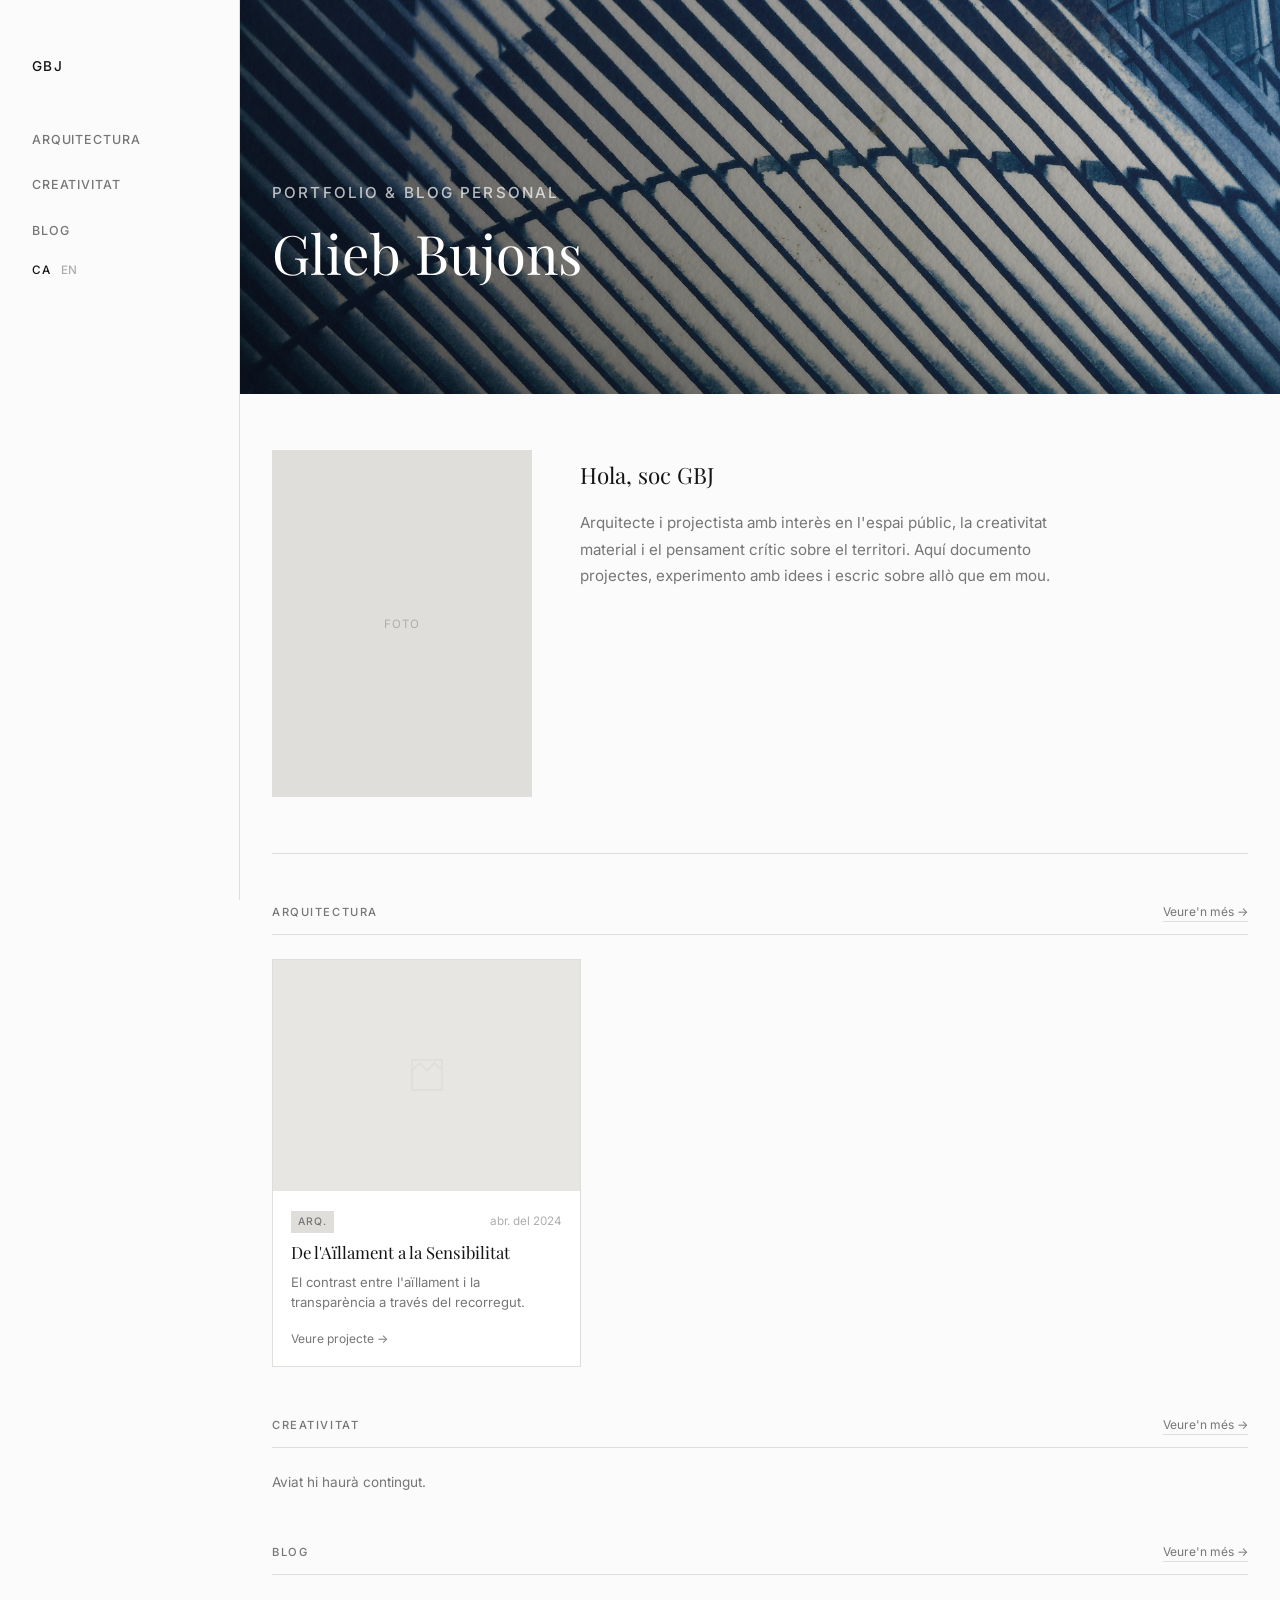
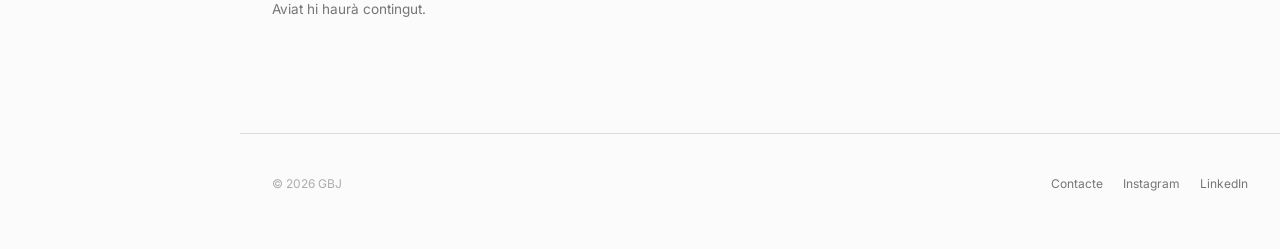
==== index.html @ 950d733b "first commit" ====
<!DOCTYPE html>
<html lang="ca">

<head>
  <meta charset="UTF-8" />
  <meta name="viewport" content="width=device-width, initial-scale=1.0" />
  <title>Glieb Bujons</title>
  <meta name="description" content="Web personal de GBJ. Projectes d'arquitectura, projectes creatius i articles." />
  <link rel="stylesheet" href="css/style.css" />
</head>

<body>

  <header class="site-header">
    <nav class="nav wrap">
      <a href="index.html" class="nav-logo">GBJ</a>
      <button class="nav-toggle" id="nav-toggle" aria-label="Menú">
        <span></span><span></span><span></span>
      </button>
      <ul class="nav-links" id="nav-links">
        <li><a href="arquitectura.html" data-ca="Arquitectura" data-en="Architecture">Arquitectura</a></li>
        <li><a href="creativitat.html" data-ca="Creativitat" data-en="Creative Work">Creativitat</a></li>
        <li><a href="blog.html" data-ca="Blog" data-en="Blog">Blog</a></li>
        <li class="lang">
          <button data-lang="ca" class="active">CA</button>
          <button data-lang="en">EN</button>
        </li>
      </ul>
    </nav>
  </header>

  <main>

    <!-- ── HERO ──────────────────────────────────── -->
    <section class="hero hero-home">
      <div class="hero-bg">
        <!-- Substitueix img src="" per la foto de portada real -->
        <img src="imgs/main.jpg" alt="Portada de fons">
        <div class="hero-overlay"></div>
      </div>
      <div class="wrap">
        <p class="eyebrow" data-ca="Portfolio &amp; Blog personal" data-en="Portfolio &amp; Personal journal">Portfolio
          &amp; Blog personal</p>
        <h1>
          <span data-ca="Glieb Bujons" data-en="Glieb Bujons">Glieb Bujons</span><br>
        </h1>
      </div>
    </section>

    <!-- ── INTRO (imatge + bio) ───────────────────── -->
    <section class="intro-section wrap">

      <!-- Imatge: substitueix src="" per la teva foto quan en tinguis -->
      <div class="intro-portrait">
        <!-- <img src="img/retrat.jpg" alt="GBJ"> -->
        <span class="intro-portrait-placeholder" data-ca="Foto" data-en="Photo">Foto</span>
      </div>

      <div class="intro-text">
        <h2 data-ca="Hola, soc GBJ" data-en="Hi, I'm GBJ">Hola, soc GBJ</h2>
        <p data-ca="Arquitecte i projectista amb interès en l'espai públic, la creativitat material i el pensament crític sobre el territori. Aquí documento projectes, experimento amb idees i escric sobre allò que em mou."
          data-en="Architect and designer with an interest in public space, material creativity and critical thinking about territory. Here I document projects, experiment with ideas and write about what moves me.">
          Arquitecte i projectista amb interès en l'espai públic, la creativitat material i el pensament crític sobre el
          territori. Aquí documento projectes, experimento amb idees i escric sobre allò que em mou.
        </p>
      </div>

    </section>

    <!-- ── ÚLTIMES PUBLICACIONS per categoria ────── -->
    <div class="wrap">

      <!-- Arquitectura -->
      <section class="cat-section">
        <div class="section-head">
          <span class="section-label" data-ca="Arquitectura" data-en="Architecture">Arquitectura</span>
          <a href="arquitectura.html" class="section-more" data-ca="Veure'n més →" data-en="See more →">Veure'n més
            →</a>
        </div>
        <div id="posts-arq"></div>
      </section>

      <!-- Creativitat -->
      <section class="cat-section">
        <div class="section-head">
          <span class="section-label" data-ca="Creativitat" data-en="Creative Work">Creativitat</span>
          <a href="creativitat.html" class="section-more" data-ca="Veure'n més →" data-en="See more →">Veure'n més →</a>
        </div>
        <div id="posts-cre"></div>
      </section>

      <!-- Blog -->
      <section class="cat-section">
        <div class="section-head">
          <span class="section-label">Blog</span>
          <a href="blog.html" class="section-more" data-ca="Veure'n més →" data-en="See more →">Veure'n més →</a>
        </div>
        <div id="posts-blo"></div>
      </section>

    </div>

  </main>

  <footer class="site-footer"></footer>

  <script src="data/posts.js"></script>
  <script src="js/render.js"></script>
  <script src="js/main.js"></script>

</body>

</html>
---- css/style.css ----
@import url('./reset.css');
@import url('./tokens.css');
@import url('./layout.css');
@import url('./components.css');
@import url('./pages.css');
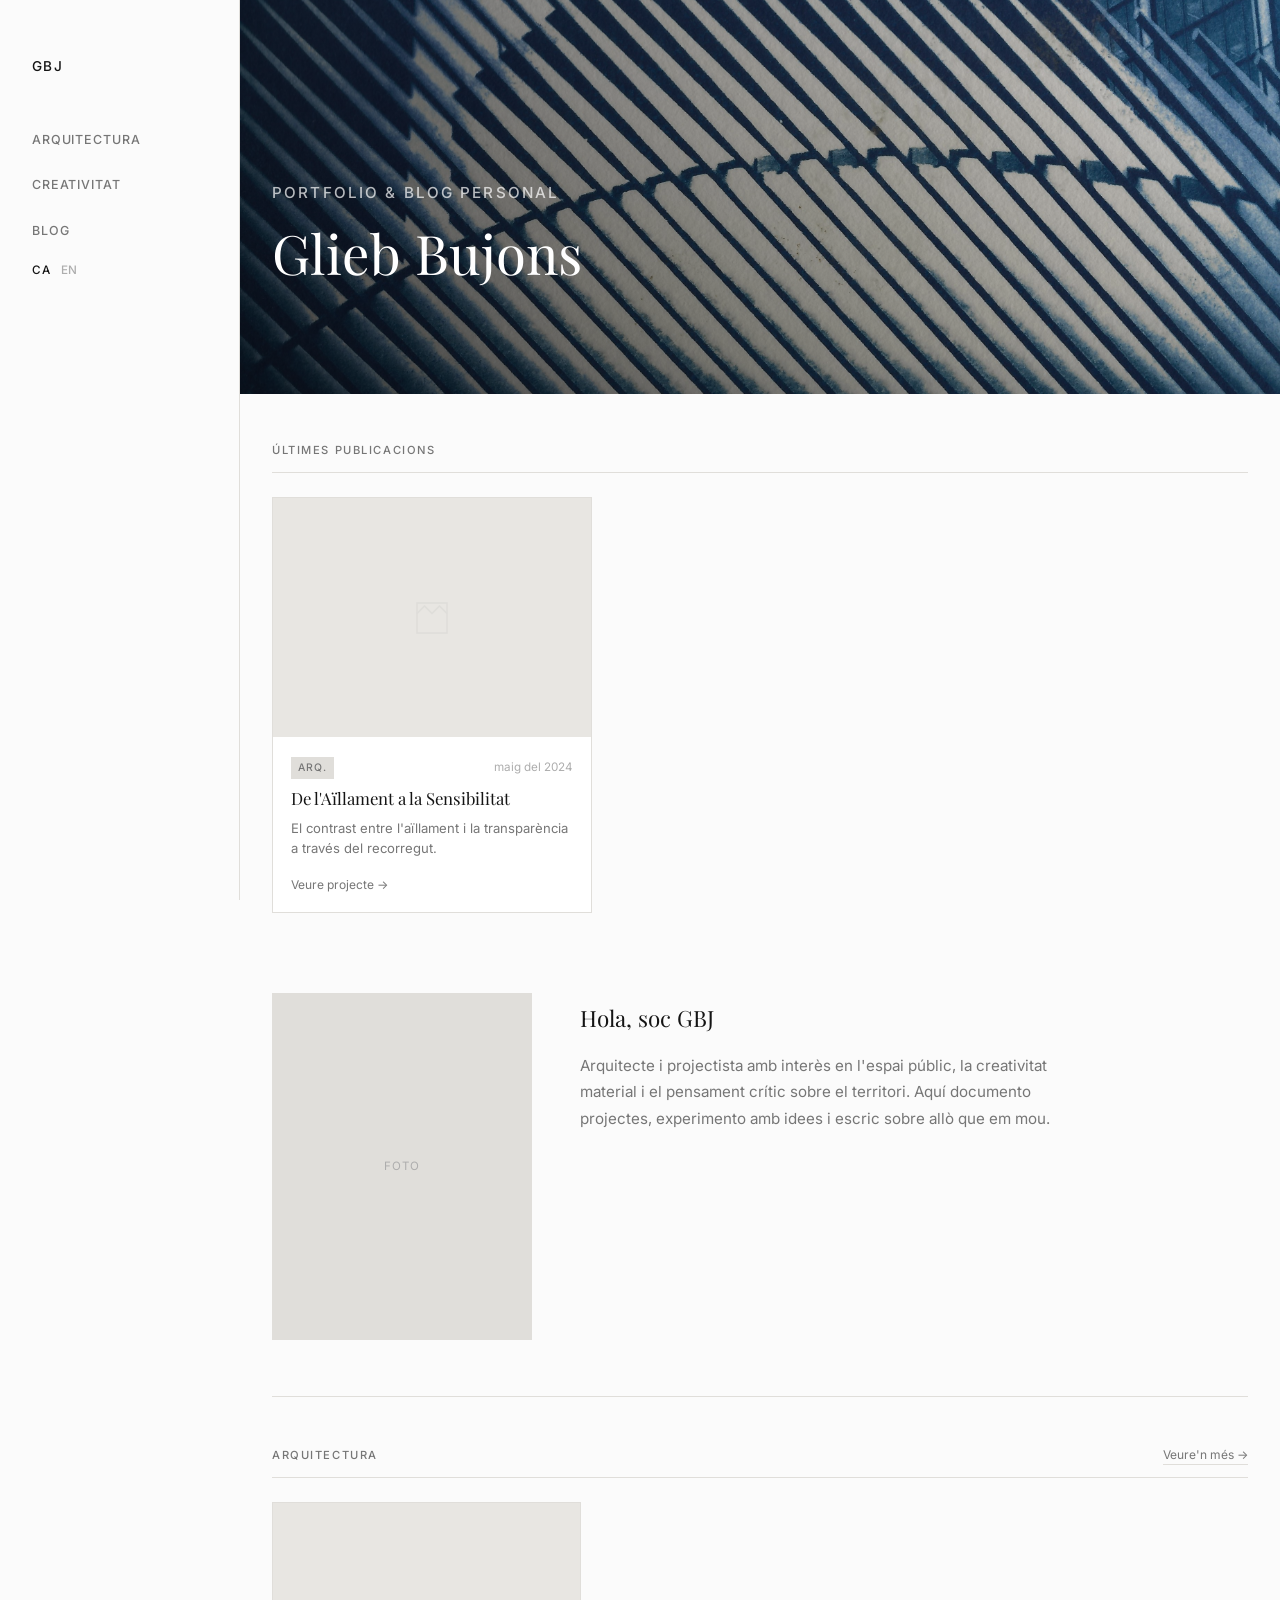
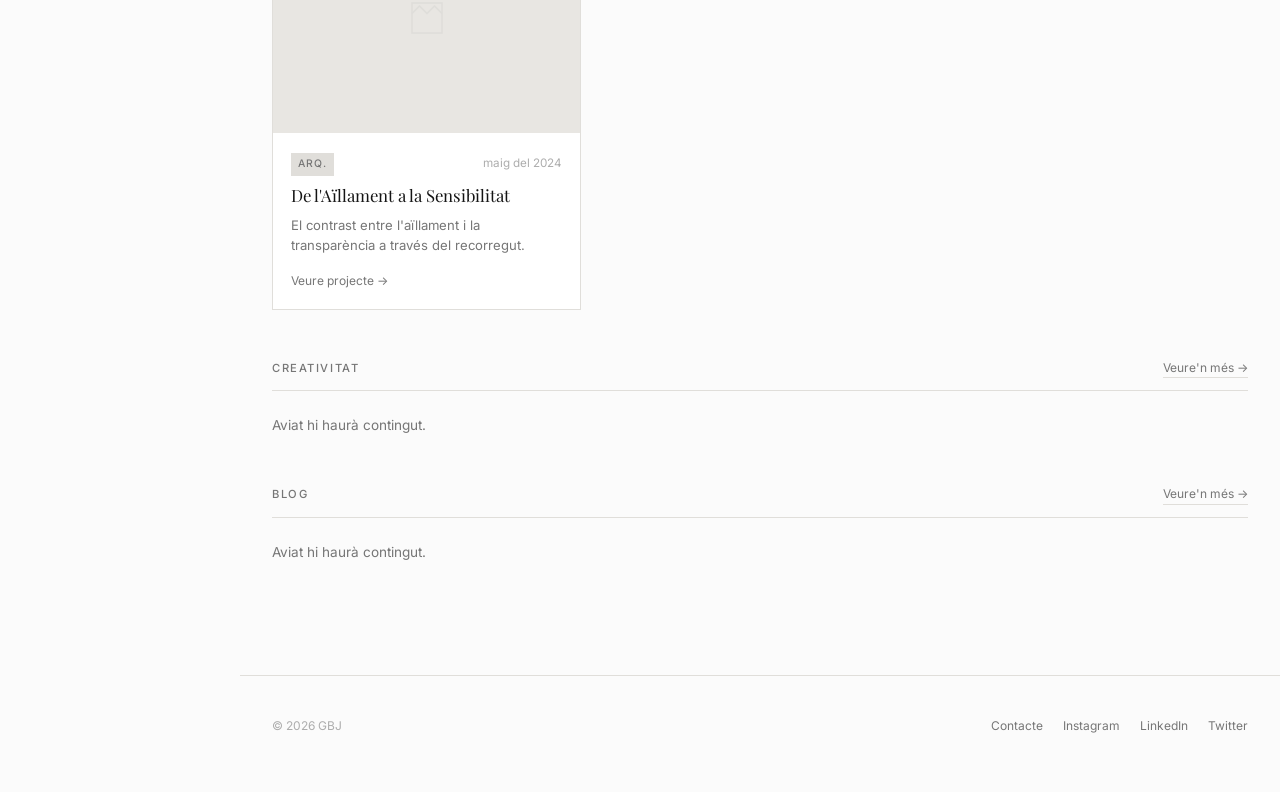
==== commit 21787ea9: "feat: implement dynamic post rendering system with new footer, component styles, and data structure" ====
--- a/index.html
+++ b/index.html
@@ -47,6 +47,15 @@
       </div>
     </section>
 
+
+    <!-- ── ÚLTIMES PUBLICACIONS (GENERAL) ────────── -->
+    <section class="cat-section wrap" style="padding-top: 48px;">
+      <div class="section-head">
+        <span class="section-label" data-ca="Últimes publicacions" data-en="Latest posts">Últimes publicacions</span>
+      </div>
+      <div id="posts-recents"></div>
+    </section>
+
     <!-- ── INTRO (imatge + bio) ───────────────────── -->
     <section class="intro-section wrap">
 
@@ -60,12 +69,14 @@
         <h2 data-ca="Hola, soc GBJ" data-en="Hi, I'm GBJ">Hola, soc GBJ</h2>
         <p data-ca="Arquitecte i projectista amb interès en l'espai públic, la creativitat material i el pensament crític sobre el territori. Aquí documento projectes, experimento amb idees i escric sobre allò que em mou."
           data-en="Architect and designer with an interest in public space, material creativity and critical thinking about territory. Here I document projects, experiment with ideas and write about what moves me.">
-          Arquitecte i projectista amb interès en l'espai públic, la creativitat material i el pensament crític sobre el
+          Arquitecte i projectista amb interès en l'espai públic, la creativitat material i el pensament crític sobre
+          el
           territori. Aquí documento projectes, experimento amb idees i escric sobre allò que em mou.
         </p>
       </div>
 
     </section>
+
 
     <!-- ── ÚLTIMES PUBLICACIONS per categoria ────── -->
     <div class="wrap">
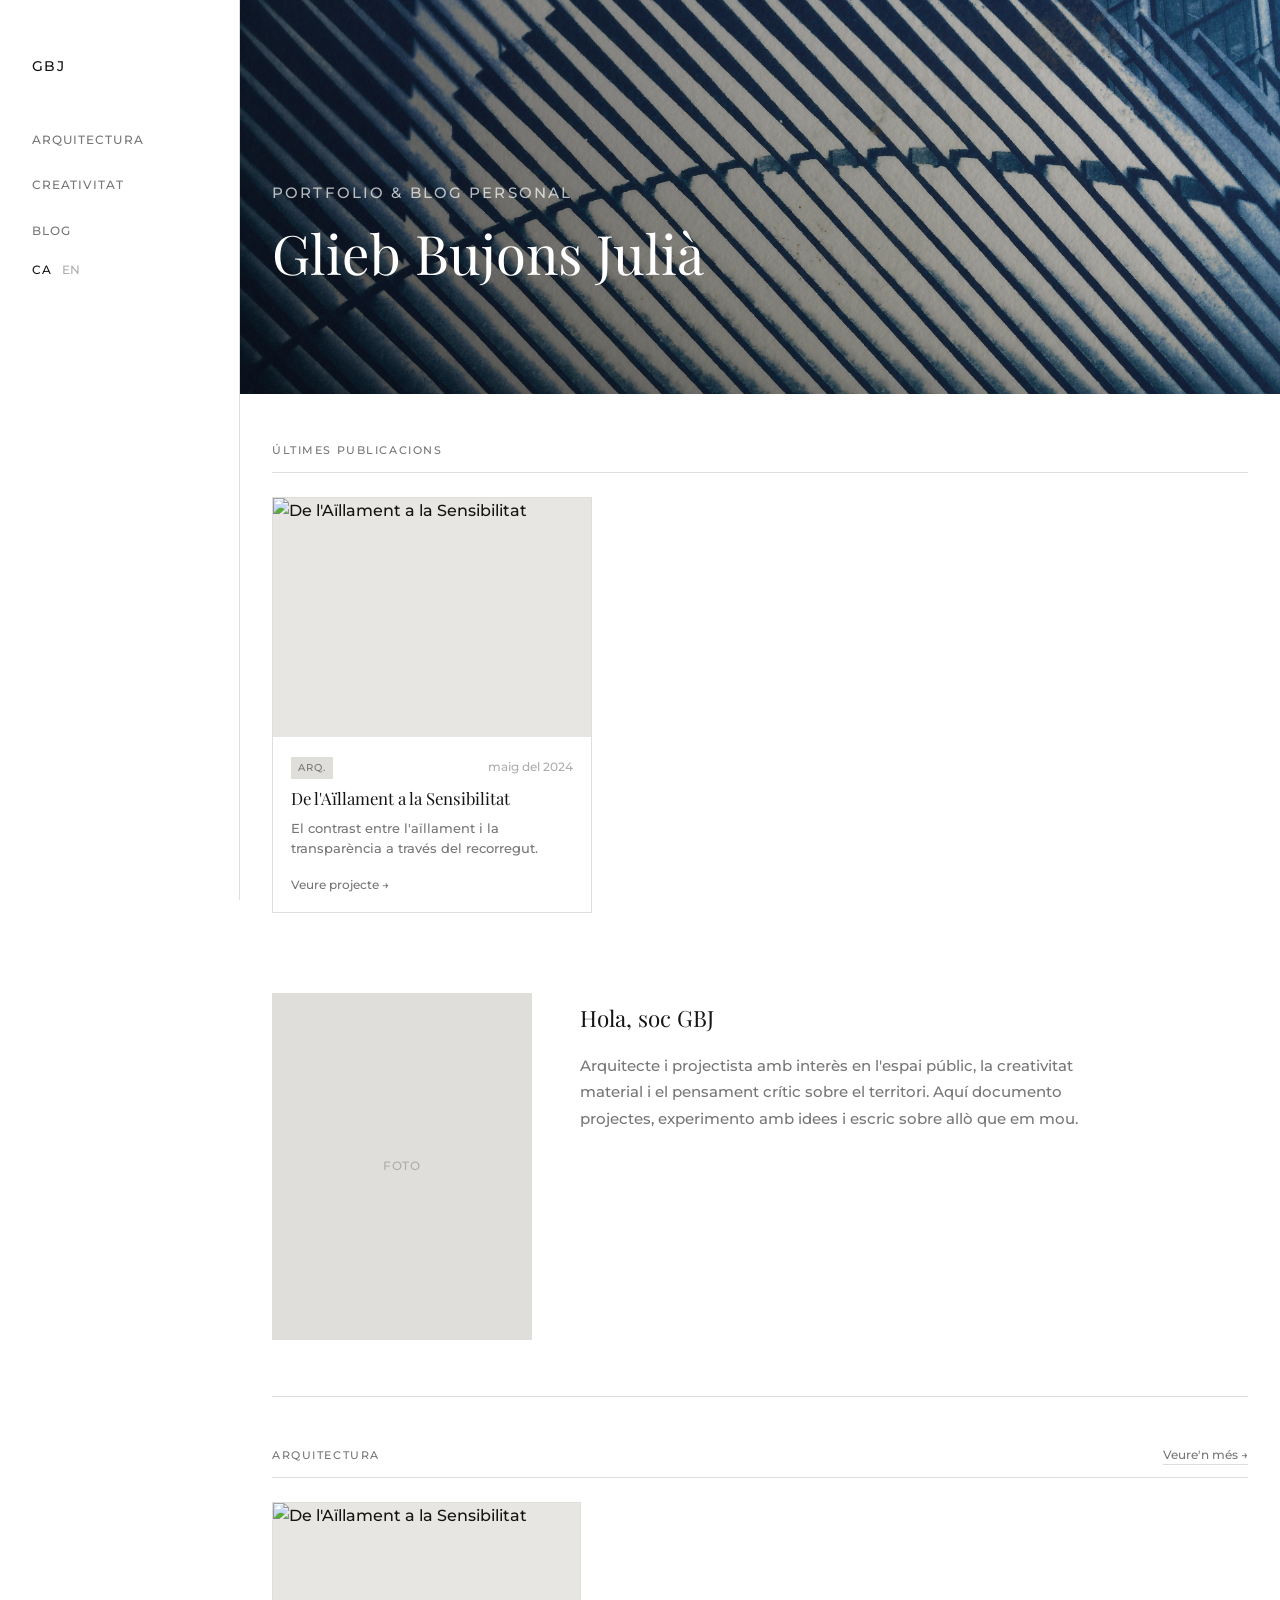
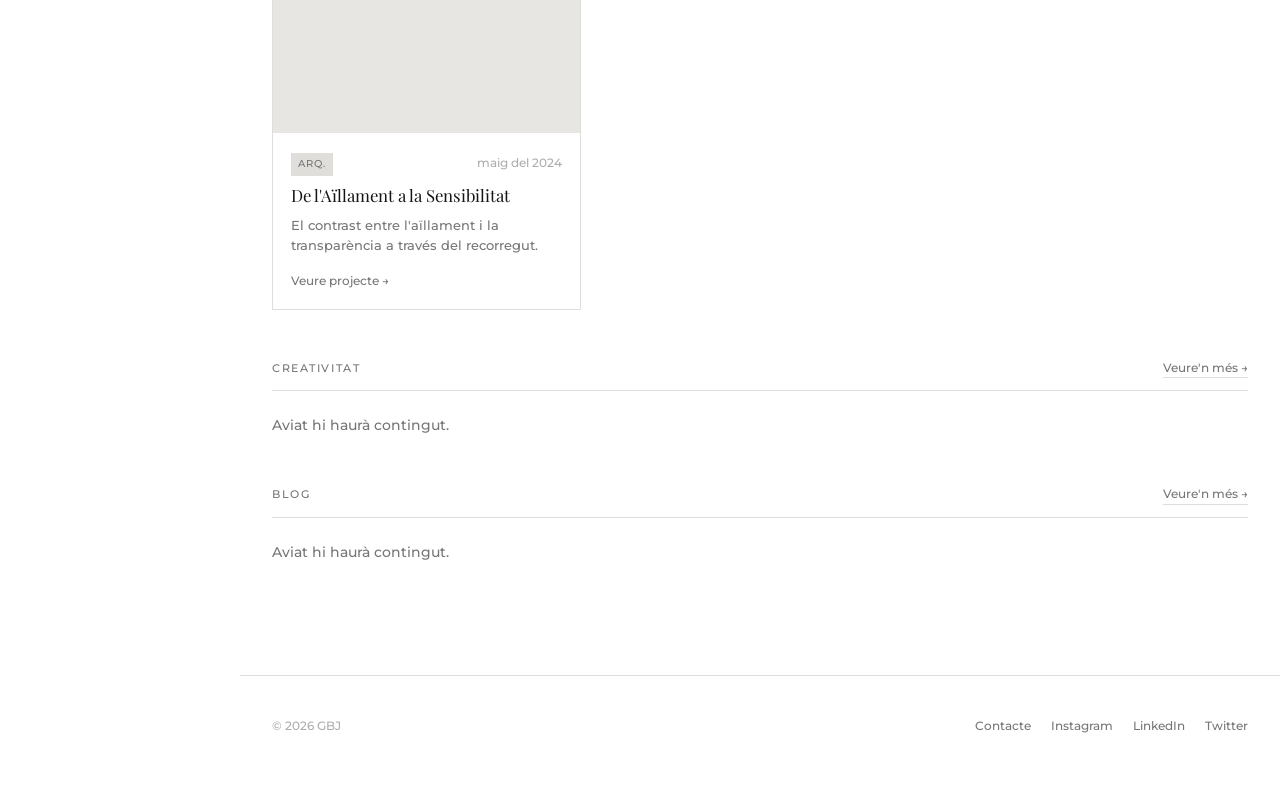
==== commit b0b9ca1b: "feat: implement architecture project page structure and styling with bilingual support" ====
--- a/index.html
+++ b/index.html
@@ -35,14 +35,14 @@
     <section class="hero hero-home">
       <div class="hero-bg">
         <!-- Substitueix img src="" per la foto de portada real -->
-        <img src="imgs/main.jpg" alt="Portada de fons">
+        <img src="imgs/portada/main.jpg" alt="Portada de fons">
         <div class="hero-overlay"></div>
       </div>
       <div class="wrap">
         <p class="eyebrow" data-ca="Portfolio &amp; Blog personal" data-en="Portfolio &amp; Personal journal">Portfolio
           &amp; Blog personal</p>
         <h1>
-          <span data-ca="Glieb Bujons" data-en="Glieb Bujons">Glieb Bujons</span><br>
+          <span>Glieb Bujons Julià</span><br>
         </h1>
       </div>
     </section>
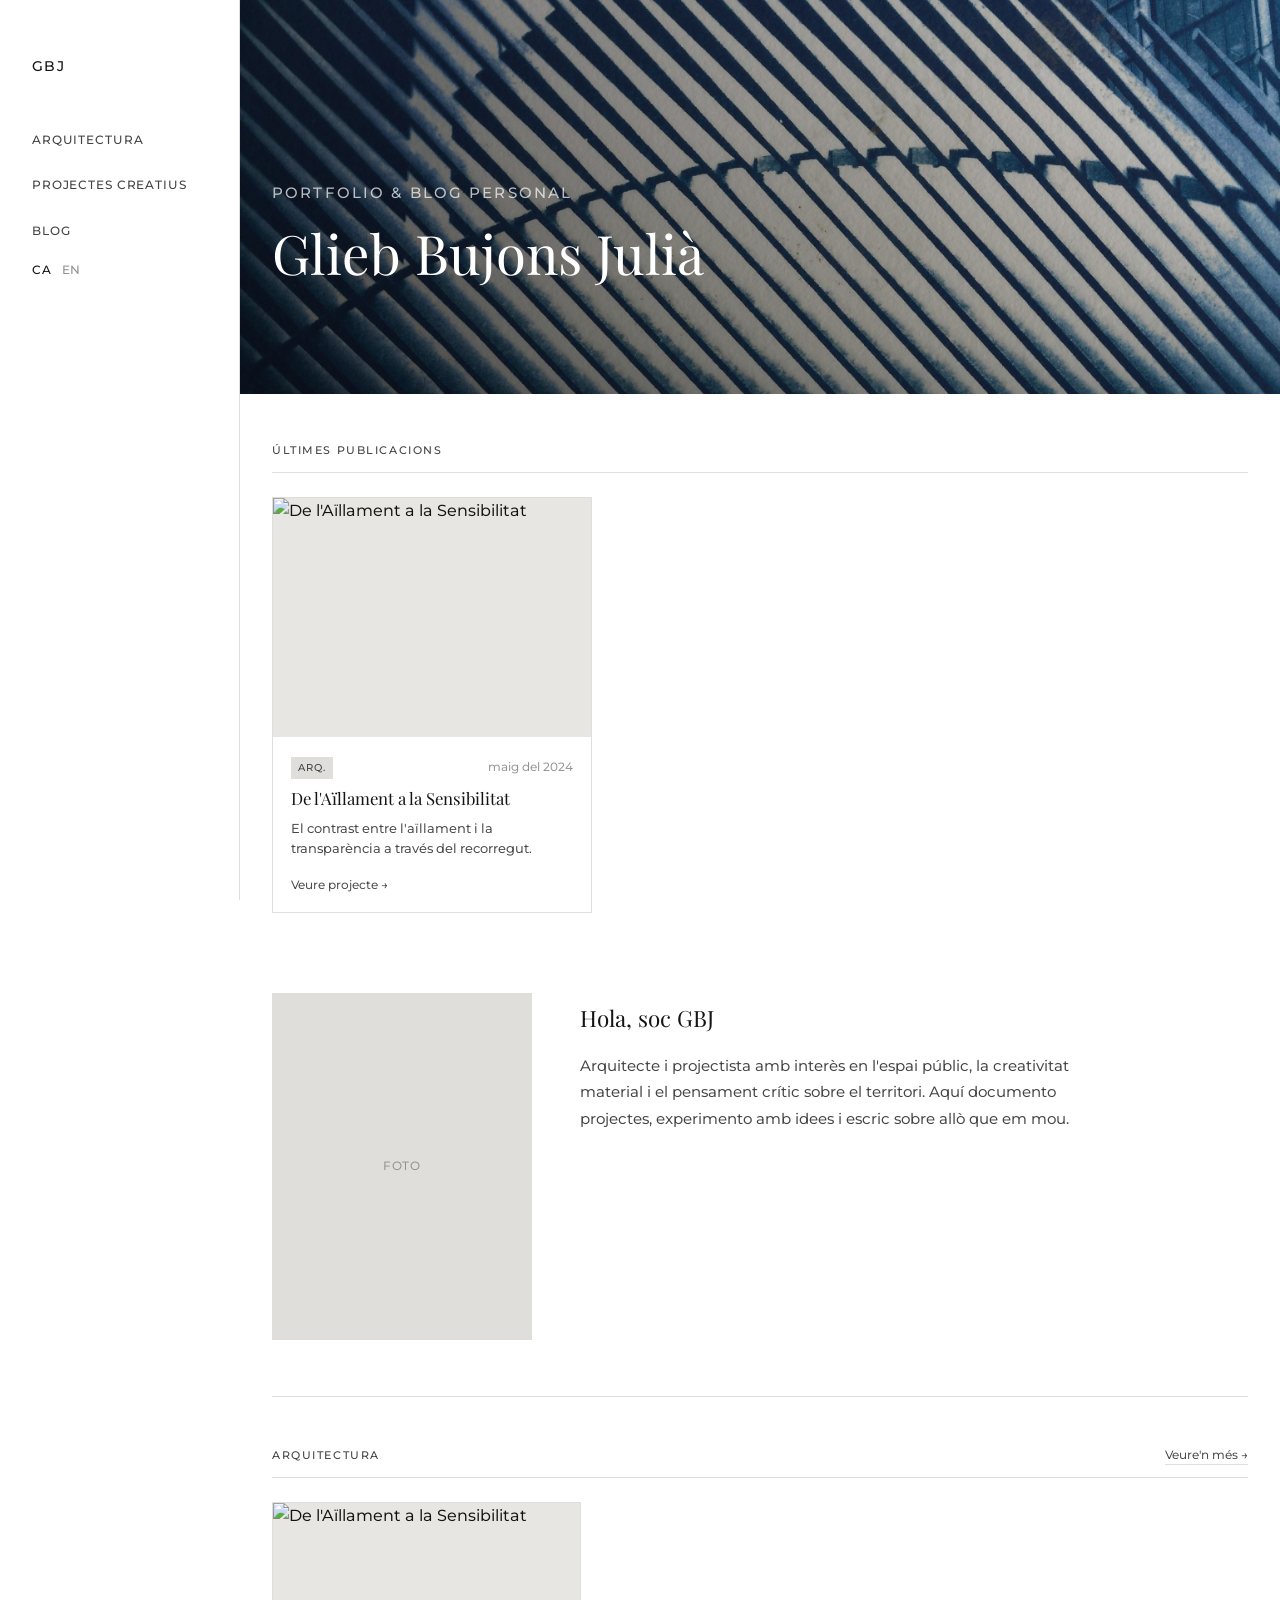
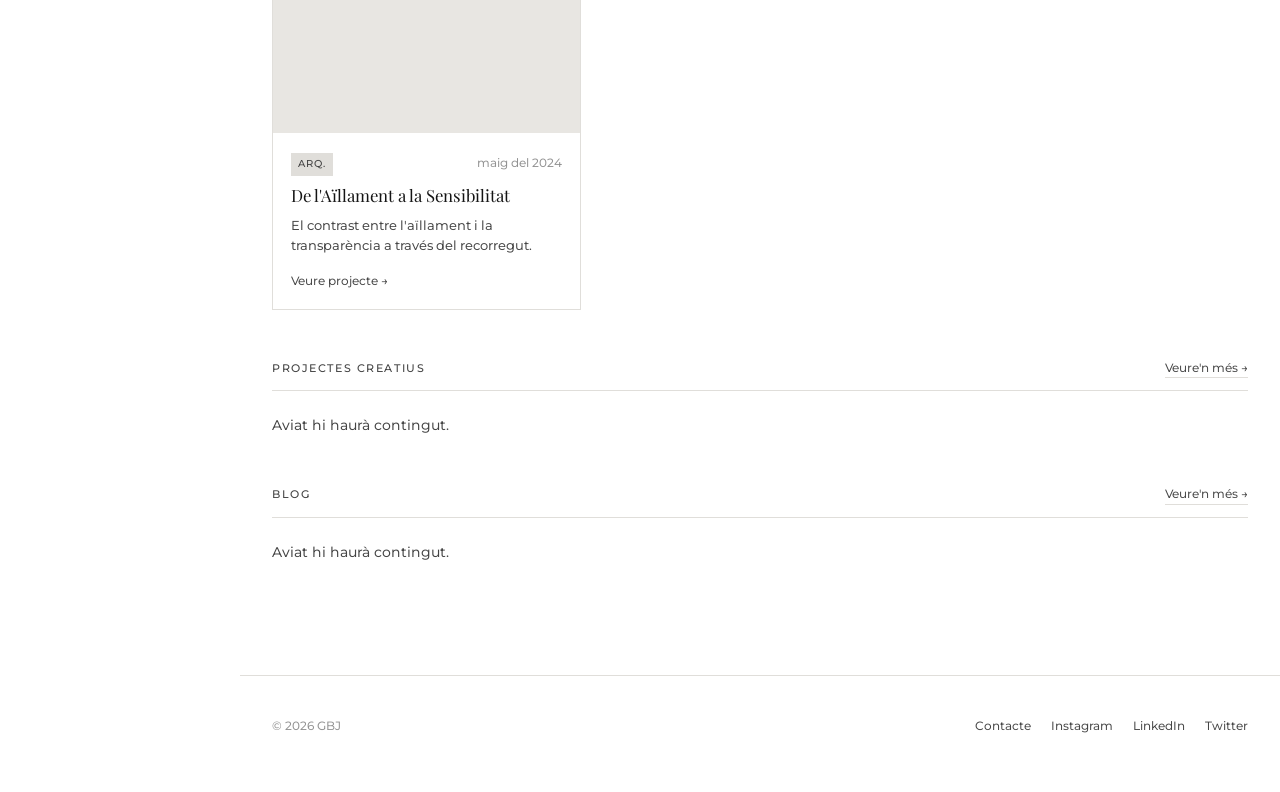
==== commit 6aa28e5f: "feat: implement dynamic content rendering and standardize project navigation structure" ====
--- a/index.html
+++ b/index.html
@@ -19,7 +19,7 @@
       </button>
       <ul class="nav-links" id="nav-links">
         <li><a href="arquitectura.html" data-ca="Arquitectura" data-en="Architecture">Arquitectura</a></li>
-        <li><a href="creativitat.html" data-ca="Creativitat" data-en="Creative Work">Creativitat</a></li>
+        <li><a href="projectes-creatius.html" data-ca="Projectes creatius" data-en="Creative Work">Projectes creatius</a></li>
         <li><a href="blog.html" data-ca="Blog" data-en="Blog">Blog</a></li>
         <li class="lang">
           <button data-lang="ca" class="active">CA</button>
@@ -91,11 +91,11 @@
         <div id="posts-arq"></div>
       </section>
 
-      <!-- Creativitat -->
+      <!-- Projectes creatius -->
       <section class="cat-section">
         <div class="section-head">
-          <span class="section-label" data-ca="Creativitat" data-en="Creative Work">Creativitat</span>
-          <a href="creativitat.html" class="section-more" data-ca="Veure'n més →" data-en="See more →">Veure'n més →</a>
+          <span class="section-label" data-ca="Projectes creatius" data-en="Creative Work">Projectes creatius</span>
+          <a href="projectes-creatius.html" class="section-more" data-ca="Veure'n més →" data-en="See more →">Veure'n més →</a>
         </div>
         <div id="posts-cre"></div>
       </section>
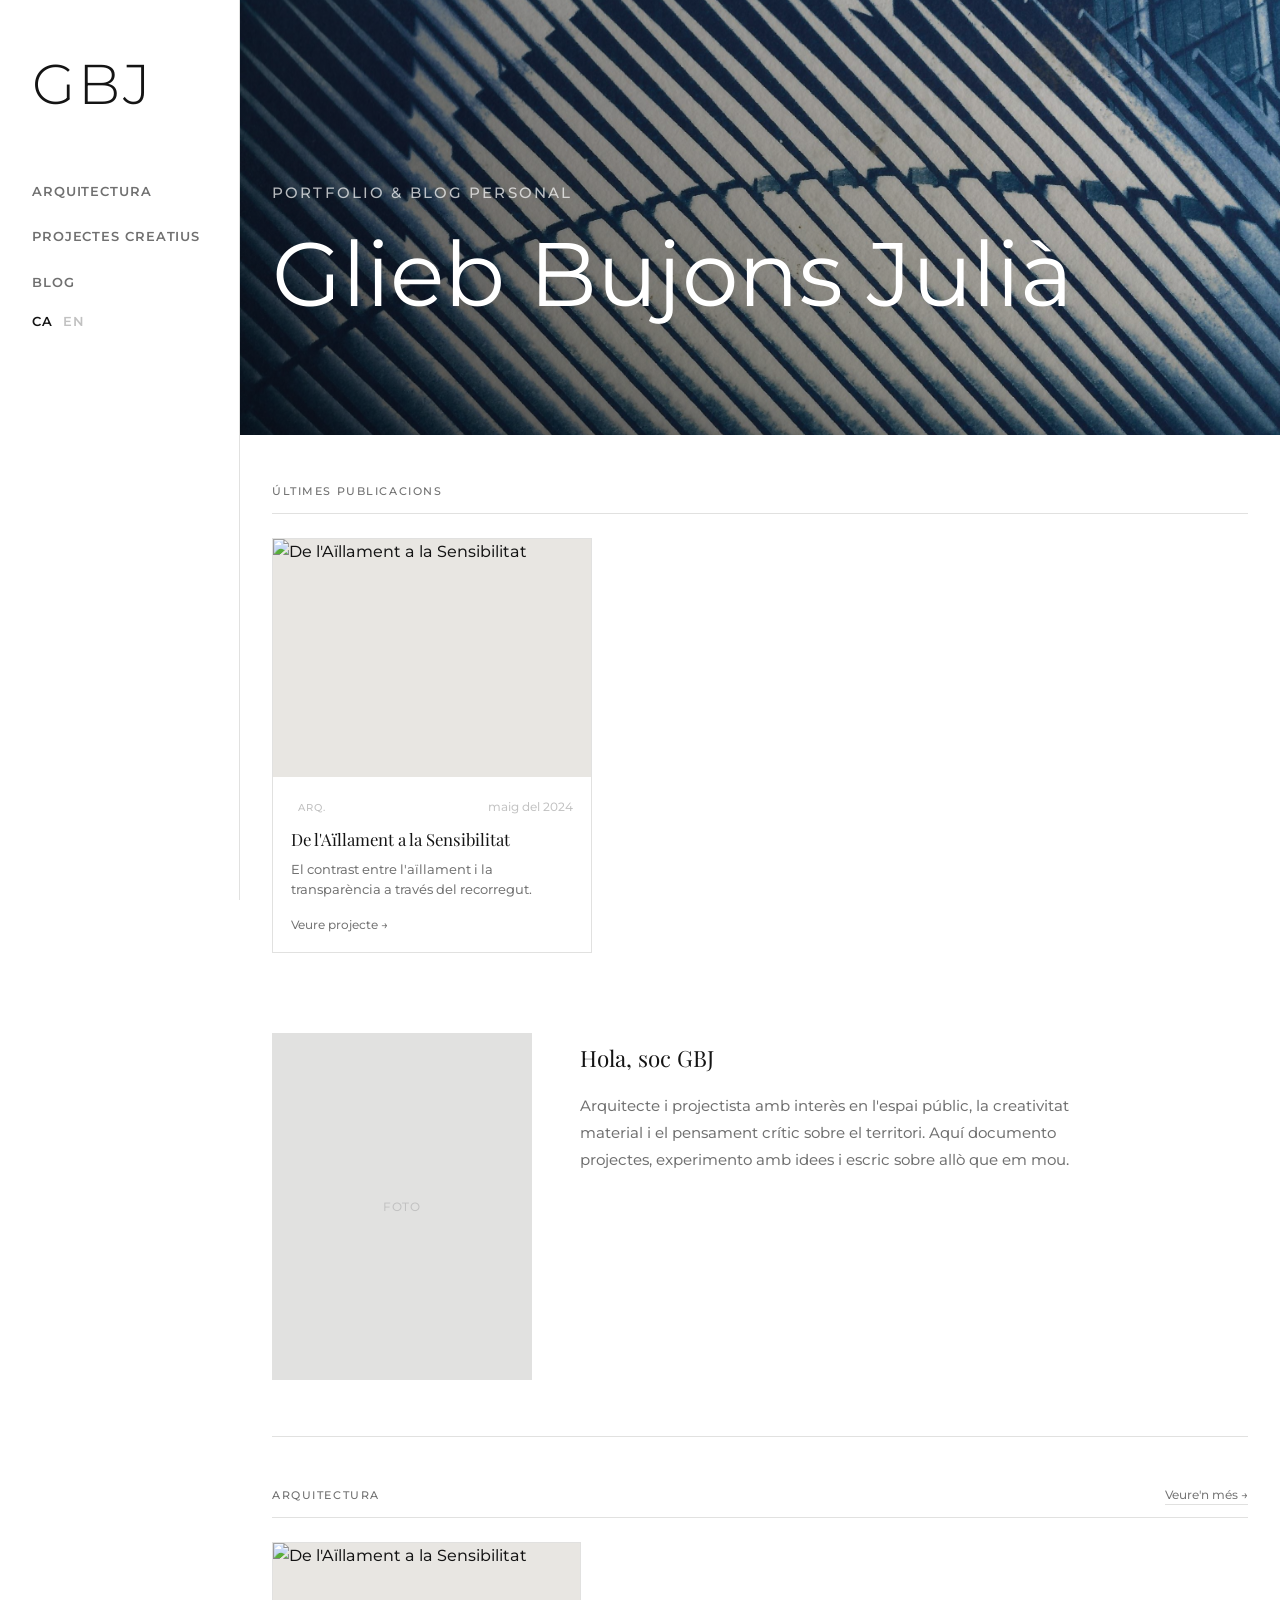
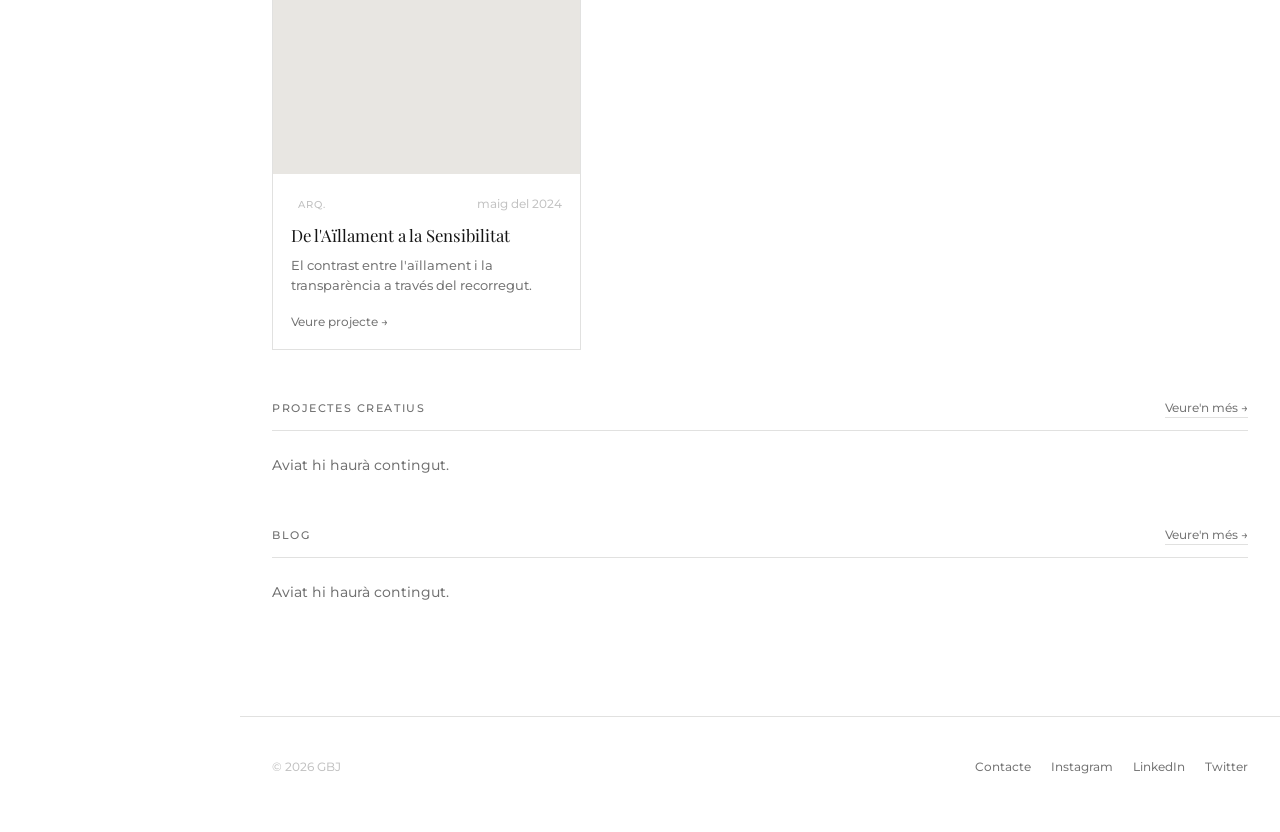
==== commit d68152f4: "feat: implement site components and tokens with responsive hero styling" ====
--- a/index.html
+++ b/index.html
@@ -7,6 +7,13 @@
   <title>Glieb Bujons</title>
   <meta name="description" content="Web personal de GBJ. Projectes d'arquitectura, projectes creatius i articles." />
   <link rel="stylesheet" href="css/style.css" />
+  <style>
+    .hero-home h1 span {
+      font-size: clamp(2.8rem, 7vw, 5.6rem);
+      font-family: var(--sans);
+      font-weight: 400;
+    }
+  </style>
 </head>
 
 <body>
@@ -19,7 +26,8 @@
       </button>
       <ul class="nav-links" id="nav-links">
         <li><a href="arquitectura.html" data-ca="Arquitectura" data-en="Architecture">Arquitectura</a></li>
-        <li><a href="projectes-creatius.html" data-ca="Projectes creatius" data-en="Creative Work">Projectes creatius</a></li>
+        <li><a href="projectes-creatius.html" data-ca="Projectes creatius" data-en="Creative Work">Projectes
+            creatius</a></li>
         <li><a href="blog.html" data-ca="Blog" data-en="Blog">Blog</a></li>
         <li class="lang">
           <button data-lang="ca" class="active">CA</button>
@@ -95,7 +103,8 @@
       <section class="cat-section">
         <div class="section-head">
           <span class="section-label" data-ca="Projectes creatius" data-en="Creative Work">Projectes creatius</span>
-          <a href="projectes-creatius.html" class="section-more" data-ca="Veure'n més →" data-en="See more →">Veure'n més →</a>
+          <a href="projectes-creatius.html" class="section-more" data-ca="Veure'n més →" data-en="See more →">Veure'n
+            més →</a>
         </div>
         <div id="posts-cre"></div>
       </section>
